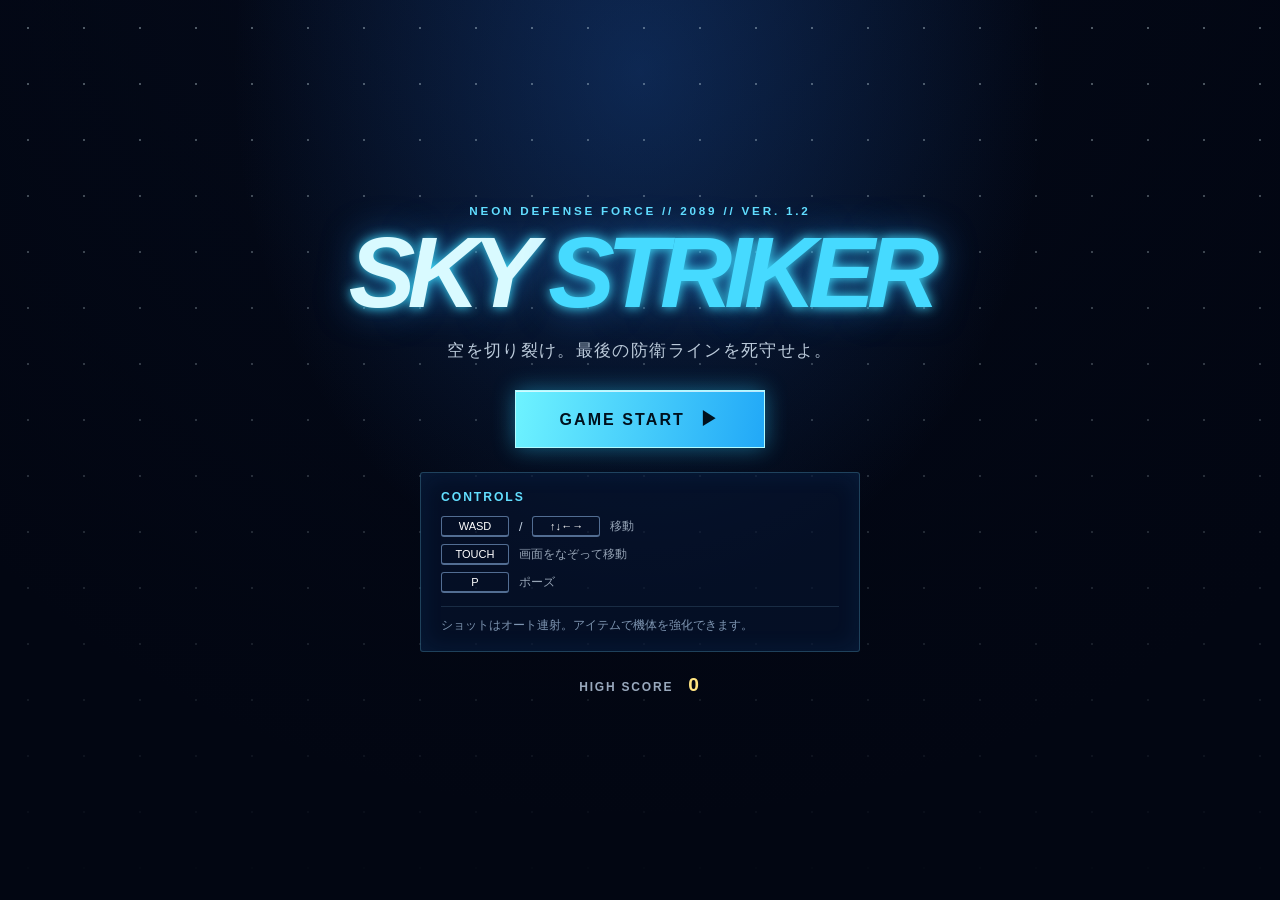
==== index.html @ b365388f "Add files via upload" ====
<!DOCTYPE html>
<html lang="ja">
<head>
  <meta charset="UTF-8">
  <meta name="viewport" content="width=device-width, initial-scale=1.0, viewport-fit=cover">
  <title>SKY STRIKER</title>
  <link rel="stylesheet" href="style.css">
</head>
<body>
  <main id="titleScreen" class="screen">
    <p class="eyebrow">NEON DEFENSE FORCE // 2089 // VER. 1.2</p>
    <h1>SKY <span>STRIKER</span></h1>
    <p class="subtitle">空を切り裂け。最後の防衛ラインを死守せよ。</p>
    <button id="startButton" class="primaryButton">GAME START <small>▶</small></button>
    <section class="help" aria-label="操作方法">
      <h2>CONTROLS</h2>
      <div class="controlGrid">
        <p><kbd>WASD</kbd> / <kbd>↑↓←→</kbd><span>移動</span></p>
        <p><kbd>TOUCH</kbd><span>画面をなぞって移動</span></p>
        <p><kbd>P</kbd><span>ポーズ</span></p>
      </div>
      <p class="autoFire">ショットはオート連射。アイテムで機体を強化できます。</p>
    </section>
    <p class="highscore">HIGH SCORE <strong id="highScoreValue">0</strong></p>
  </main>

  <div id="gameContainer" class="hidden">
    <canvas id="gameCanvas" aria-label="Sky Striker game screen"></canvas>
    <div id="hud">
      <div class="hudItem"><span class="hudLabel">SCORE</span><strong id="score">0</strong></div>
      <div class="hudItem"><span class="hudLabel">LIFE</span><strong id="life">3</strong></div>
      <div class="hudItem"><span class="hudLabel">STAGE</span><strong id="stage">1</strong></div>
    </div>
    <div id="combo" class="hidden"><span id="comboCount">0</span> COMBO</div>
    <button id="pauseButton" class="iconButton" aria-label="ポーズ">Ⅱ</button>
    <div id="warningOverlay" class="hidden" aria-live="assertive"><span>⚠</span> WARNING <span>⚠</span><small>HOSTILE DREADNOUGHT APPROACHING</small></div>
    <div id="leftStick" class="virtualStick" aria-label="移動スティック"><div class="stickKnob"></div></div>
    <div id="rightStick" class="virtualStick accent" aria-label="移動スティック"><div class="stickKnob"></div></div>
    <div id="bossHp" class="hidden">
      <div id="bossTitle">DREADNOUGHT // HP</div>
      <div id="bossGaugeOuter"><div id="bossGauge"></div></div>
    </div>
    <div id="pauseOverlay" class="hidden"><p>PAUSED</p><small>P キーまたはボタンで再開</small></div>
  </div>

  <section id="stageClear" class="screen hidden">
    <p class="eyebrow">SECTOR SECURED // VER. 1.2</p>
    <h1 id="stageClearTitle">STAGE CLEAR</h1>
    <p class="finalScore">SCORE <strong id="clearScore">0</strong></p>
    <button id="nextStageButton" class="primaryButton green">NEXT STAGE <small>▶</small></button>
    <button id="clearTitleButton" class="textButton">TITLE SCREEN</button>
  </section>

  <section id="gameOver" class="screen hidden">
    <p class="eyebrow danger">MISSION FAILED</p>
    <h1>GAME OVER</h1>
    <p class="finalScore">SCORE <strong id="finalScore">0</strong></p>
    <button id="retryButton" class="primaryButton">RETRY <small>↻</small></button>
    <button id="titleButton" class="textButton">TITLE SCREEN</button>
  </section>
  <script type="module" src="js/game.js"></script>
</body>
</html>
---- style.css ----
:root { color-scheme: dark; font-family: "Arial Narrow", Arial, sans-serif; background: #020612; color: #ecf8ff; }
* { box-sizing: border-box; margin: 0; }
html, body { width: 100%; height: 100%; overflow: hidden; touch-action: none; }
body { background: radial-gradient(circle at 50% -15%, #162d60 0%, #071126 36%, #020612 78%); }
.hidden { display: none !important; }
.screen { position: absolute; z-index: 2; inset: 0; display: flex; flex-direction: column; align-items: center; justify-content: center; padding: 28px 20px; text-align: center; overflow: auto; background: radial-gradient(ellipse at 50% 8%, rgba(32, 100, 196, .32), transparent 45%), linear-gradient(135deg, rgba(2, 6, 18, .72), rgba(2, 6, 18, .96)); }
.screen::before { content: ""; position: absolute; inset: 0; pointer-events: none; opacity: .35; background-image: radial-gradient(#e4f9ff 1px, transparent 1px); background-size: 56px 56px; mask-image: linear-gradient(to bottom, black, transparent); }
.screen > * { position: relative; }
.eyebrow { margin-bottom: 12px; color: #63dfff; font-size: .73rem; font-weight: 800; letter-spacing: .24em; }
.eyebrow.danger { color: #ff718a; }
h1 { color: #d9faff; font-size: clamp(3rem, 9vw, 6.25rem); font-style: italic; letter-spacing: -.08em; line-height: .86; text-shadow: 0 0 12px #3fe1ff, 0 0 36px rgba(43, 150, 255, .6); }
h1 span { color: #46daff; }
.subtitle { max-width: 420px; margin: 24px 0 28px; color: #bbcada; font-size: clamp(.9rem, 2.5vw, 1.05rem); letter-spacing: .08em; }
button { border: 0; font: inherit; cursor: pointer; }
.primaryButton { min-width: 250px; padding: 16px 25px; color: #00111e; background: linear-gradient(100deg, #6ef3ff, #21a8f7); border: 1px solid #b1fbff; box-shadow: 0 0 22px rgba(43, 205, 255, .45), inset 0 1px rgba(255,255,255,.7); font-size: 1rem; font-weight: 900; letter-spacing: .13em; transition: transform .16s, box-shadow .16s; }
.primaryButton small { margin-left: 9px; font-size: 1.1em; }.primaryButton:hover { transform: translateY(-3px); box-shadow: 0 0 32px rgba(43, 205, 255, .8); }.primaryButton:active { transform: translateY(1px); }.primaryButton.green { background: linear-gradient(100deg, #78ffc2, #16c987); }
.help { width: min(440px, 100%); margin-top: 24px; padding: 17px 20px; border: 1px solid rgba(113, 215, 255, .25); border-radius: 3px; background: rgba(7, 21, 47, .66); box-shadow: inset 0 0 24px rgba(49, 151, 255, .09); text-align: left; }
.help h2 { margin-bottom: 12px; color: #63dfff; font-size: .76rem; letter-spacing: .16em; }.controlGrid { display: grid; gap: 7px; }.controlGrid p { display: flex; align-items: center; gap: 10px; color: #c7d6e6; font-size: .78rem; }.controlGrid span { opacity: .75; } kbd { min-width: 68px; padding: 3px 5px; border: 1px solid #526d92; border-bottom-width: 2px; border-radius: 3px; color: #fff; font: inherit; font-size: .69rem; text-align: center; }.autoFire { margin-top: 13px; padding-top: 11px; border-top: 1px solid rgba(157, 215, 255, .14); color: #7e95b1; font-size: .74rem; }
.highscore { margin-top: 22px; color: #99a9bd; font-size: .75rem; font-weight: 800; letter-spacing: .15em; }.highscore strong { margin-left: 10px; color: #ffe481; font-size: 1.2rem; }
#gameContainer { position: absolute; inset: 0; display: grid; place-items: center; background: #020612; } canvas { display: block; width: min(100vw, 60vh); height: min(100vh, 166.6667vw); max-width: 480px; max-height: 800px; touch-action: none; box-shadow: 0 0 45px rgba(47, 169, 255, .22); }
#hud { position: absolute; z-index: 1; top: max(13px, env(safe-area-inset-top)); left: 50%; display: flex; gap: 9px; transform: translateX(-50%); pointer-events: none; }.hudItem { min-width: 86px; padding: 7px 11px; border: 1px solid rgba(119, 216, 255, .32); border-left: 3px solid #47dfff; background: rgba(3, 14, 34, .72); box-shadow: 0 0 18px rgba(33, 125, 219, .12); }.hudLabel { display: block; color: #80a8c6; font-size: .58rem; font-weight: bold; letter-spacing: .14em; }.hudItem strong { color: #effbff; font-size: 1.05rem; letter-spacing: .06em; }
#bossHp { position: absolute; z-index: 1; top: max(73px, calc(env(safe-area-inset-top) + 60px)); left: 50%; width: min(520px, 80vw); transform: translateX(-50%); pointer-events: none; }#bossTitle { margin-bottom: 5px; color: #ff8196; font-size: .66rem; font-weight: bold; letter-spacing: .2em; text-align: center; text-shadow: 0 0 10px #f23d60; }#bossGaugeOuter { height: 12px; padding: 2px; border: 1px solid #ff7890; background: rgba(61, 5, 17, .65); }#bossGauge { width: 100%; height: 100%; background: linear-gradient(90deg, #ff355a, #ffb33d); box-shadow: 0 0 12px #ff3a59; transition: width .12s linear; }
#combo { position: absolute; z-index: 1; right: 20px; bottom: 24px; color: #fff2a5; font-size: .7rem; font-weight: bold; letter-spacing: .15em; text-align: right; text-shadow: 0 0 10px #ff9b20; pointer-events: none; }#combo span { display: block; font-size: 2.1rem; line-height: .9; }.iconButton { position: absolute; z-index: 2; top: max(13px, env(safe-area-inset-top)); right: 15px; width: 39px; height: 39px; border: 1px solid rgba(119,216,255,.45); background: rgba(3,14,34,.72); color: #c7f6ff; font-weight: bold; }.iconButton:hover { background: #123763; }#pauseOverlay { position: absolute; z-index: 3; inset: 0; display: flex; flex-direction: column; align-items: center; justify-content: center; gap: 8px; color: #e4fbff; background: rgba(2, 7, 20, .72); backdrop-filter: blur(4px); }#pauseOverlay p { color: #63dfff; font-size: 3rem; font-weight: bold; font-style: italic; letter-spacing: .13em; text-shadow: 0 0 20px #27bdf2; }#pauseOverlay small { color: #9eb7cb; }
#warningOverlay { position: absolute; z-index: 4; inset: 0; display: flex; flex-wrap: wrap; align-content: center; justify-content: center; gap: 0 15px; padding-bottom: 8vh; color: #ff4968; background: repeating-linear-gradient(0deg, rgba(255, 46, 73, .08) 0 2px, transparent 2px 7px); font-size: clamp(2.5rem, 10vw, 5.5rem); font-weight: 900; font-style: italic; letter-spacing: .12em; text-shadow: 0 0 14px #ff304f, 0 0 44px #e61c43; pointer-events: none; animation: warningPulse .36s steps(2, end) infinite; }#warningOverlay small { width: 100%; margin-top: 11px; color: #ffe4e8; font-size: .67rem; font-style: normal; letter-spacing: .25em; text-align: center; }@keyframes warningPulse { 50% { opacity: .25; background-color: rgba(255, 34, 66, .12); } }
.virtualStick { display: none; position: absolute; z-index: 2; bottom: max(25px, env(safe-area-inset-bottom)); left: 24px; width: 118px; height: 118px; border: 2px solid rgba(158, 235, 255, .42); border-radius: 50%; background: rgba(5, 26, 54, .28); box-shadow: inset 0 0 22px rgba(54, 197, 255, .14); touch-action: none; }.virtualStick.accent { right: 24px; left: auto; border-color: rgba(255, 213, 99, .35); background: rgba(62, 37, 3, .2); }.stickKnob { position: absolute; top: 50%; left: 50%; width: 48px; height: 48px; border: 1px solid rgba(218, 252, 255, .8); border-radius: 50%; background: rgba(96, 219, 255, .22); box-shadow: 0 0 15px rgba(73, 220, 255, .35); transform: translate(-50%, -50%); pointer-events: none; }.accent .stickKnob { border-color: rgba(255, 227, 151, .8); background: rgba(255, 183, 40, .22); box-shadow: 0 0 15px rgba(255, 183, 40, .3); }
.finalScore { margin: 28px 0; color: #9db3c6; font-size: .95rem; font-weight: bold; letter-spacing: .16em; }.finalScore strong { display: block; margin-top: 8px; color: #ffe481; font-size: 2.4rem; letter-spacing: .04em; }.textButton { margin-top: 10px; padding: 10px; color: #9db3c6; background: transparent; font-size: .75rem; font-weight: bold; letter-spacing: .12em; }.textButton:hover { color: #fff; text-decoration: underline; }
#stageClear h1 { color: #8affc5; text-shadow: 0 0 14px #2dff98, 0 0 38px rgba(22, 201, 135, .5); }#gameOver h1 { color: #ff718a; text-shadow: 0 0 14px #ff3f60, 0 0 38px rgba(225, 30, 71, .5); }
@media (max-width: 600px) { .screen { justify-content: flex-start; padding-top: max(48px, env(safe-area-inset-top)); }.help { margin-top: 18px; }.hudItem { min-width: 70px; padding: 6px 8px; }.hudItem strong { font-size: .9rem; } #hud { gap: 5px; width: calc(100% - 75px); justify-content: center; } #combo { right: 12px; bottom: 14px; } }
@media (hover: none) and (pointer: coarse) { .virtualStick { display: block; } }
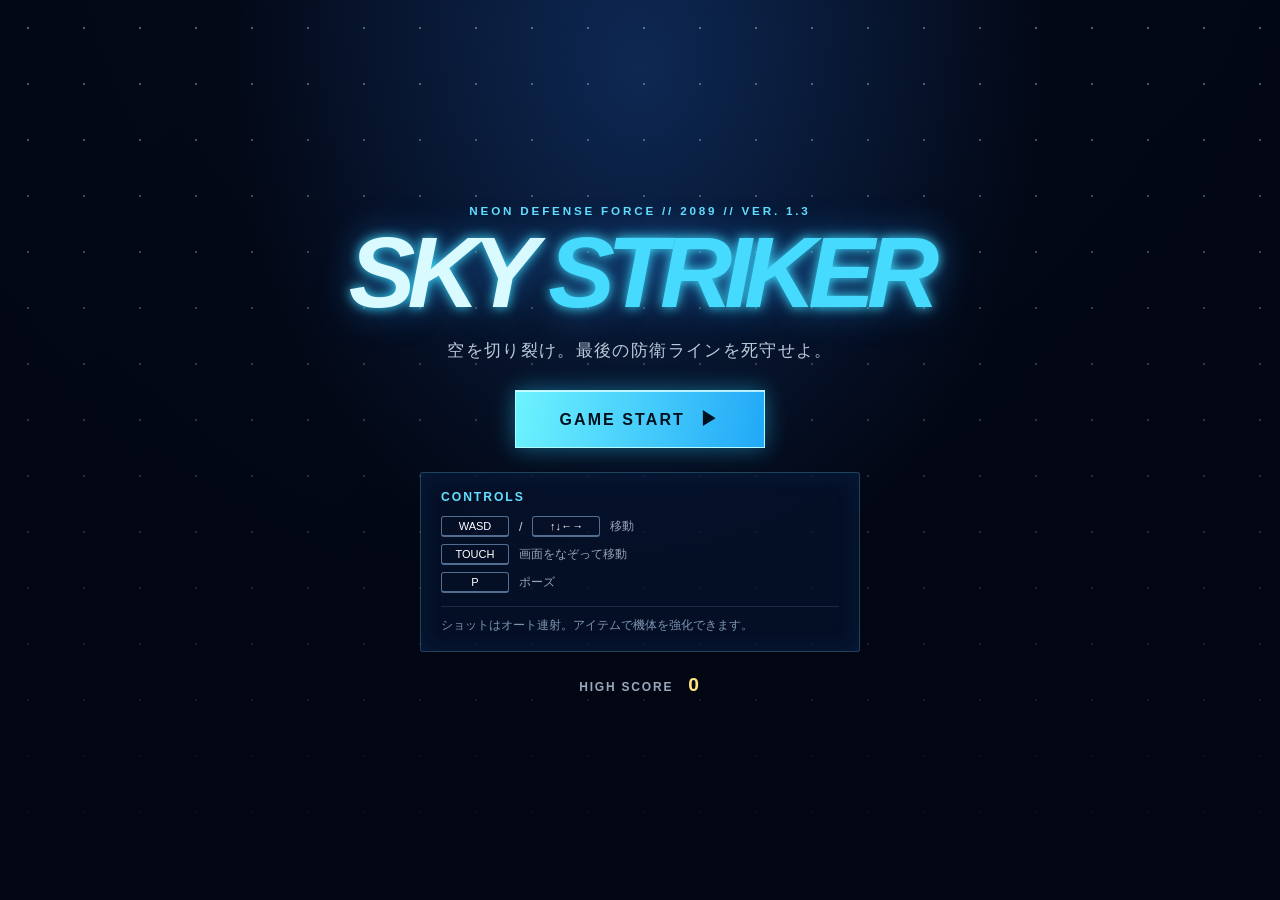
==== commit fdb631ba: "Add files via upload" ====
--- a/index.html
+++ b/index.html
@@ -8,7 +8,7 @@
 </head>
 <body>
   <main id="titleScreen" class="screen">
-    <p class="eyebrow">NEON DEFENSE FORCE // 2089 // VER. 1.2</p>
+    <p class="eyebrow">NEON DEFENSE FORCE // 2089 // VER. 1.3</p>
     <h1>SKY <span>STRIKER</span></h1>
     <p class="subtitle">空を切り裂け。最後の防衛ラインを死守せよ。</p>
     <button id="startButton" class="primaryButton">GAME START <small>▶</small></button>
@@ -44,7 +44,7 @@
   </div>
 
   <section id="stageClear" class="screen hidden">
-    <p class="eyebrow">SECTOR SECURED // VER. 1.2</p>
+    <p class="eyebrow">SECTOR SECURED // VER. 1.3</p>
     <h1 id="stageClearTitle">STAGE CLEAR</h1>
     <p class="finalScore">SCORE <strong id="clearScore">0</strong></p>
     <button id="nextStageButton" class="primaryButton green">NEXT STAGE <small>▶</small></button>
--- a/style.css
+++ b/style.css
@@ -25,5 +25,6 @@
 .virtualStick { display: none; position: absolute; z-index: 2; bottom: max(25px, env(safe-area-inset-bottom)); left: 24px; width: 118px; height: 118px; border: 2px solid rgba(158, 235, 255, .42); border-radius: 50%; background: rgba(5, 26, 54, .28); box-shadow: inset 0 0 22px rgba(54, 197, 255, .14); touch-action: none; }.virtualStick.accent { right: 24px; left: auto; border-color: rgba(255, 213, 99, .35); background: rgba(62, 37, 3, .2); }.stickKnob { position: absolute; top: 50%; left: 50%; width: 48px; height: 48px; border: 1px solid rgba(218, 252, 255, .8); border-radius: 50%; background: rgba(96, 219, 255, .22); box-shadow: 0 0 15px rgba(73, 220, 255, .35); transform: translate(-50%, -50%); pointer-events: none; }.accent .stickKnob { border-color: rgba(255, 227, 151, .8); background: rgba(255, 183, 40, .22); box-shadow: 0 0 15px rgba(255, 183, 40, .3); }
 .finalScore { margin: 28px 0; color: #9db3c6; font-size: .95rem; font-weight: bold; letter-spacing: .16em; }.finalScore strong { display: block; margin-top: 8px; color: #ffe481; font-size: 2.4rem; letter-spacing: .04em; }.textButton { margin-top: 10px; padding: 10px; color: #9db3c6; background: transparent; font-size: .75rem; font-weight: bold; letter-spacing: .12em; }.textButton:hover { color: #fff; text-decoration: underline; }
 #stageClear h1 { color: #8affc5; text-shadow: 0 0 14px #2dff98, 0 0 38px rgba(22, 201, 135, .5); }#gameOver h1 { color: #ff718a; text-shadow: 0 0 14px #ff3f60, 0 0 38px rgba(225, 30, 71, .5); }
+#stageClear.gameClear { background: radial-gradient(circle at 50% 12%, rgba(255, 210, 80, .34), transparent 36%), radial-gradient(circle at 50% 65%, rgba(33, 215, 156, .2), transparent 48%), #061226; }#stageClear.gameClear::before { opacity: .6; background-image: radial-gradient(#fff4b3 1.3px, transparent 1.3px); }#stageClear.gameClear h1 { color: #fff2a5; font-size: clamp(3.25rem, 11vw, 7rem); text-shadow: 0 0 12px #ffd142, 0 0 42px rgba(255, 179, 30, .76); }#stageClear.gameClear .finalScore { padding: 16px 34px; border-block: 1px solid rgba(255, 220, 120, .46); color: #f4dea2; }#stageClear.gameClear .finalScore strong { color: #fff8d5; }
 @media (max-width: 600px) { .screen { justify-content: flex-start; padding-top: max(48px, env(safe-area-inset-top)); }.help { margin-top: 18px; }.hudItem { min-width: 70px; padding: 6px 8px; }.hudItem strong { font-size: .9rem; } #hud { gap: 5px; width: calc(100% - 75px); justify-content: center; } #combo { right: 12px; bottom: 14px; } }
 @media (hover: none) and (pointer: coarse) { .virtualStick { display: block; } }
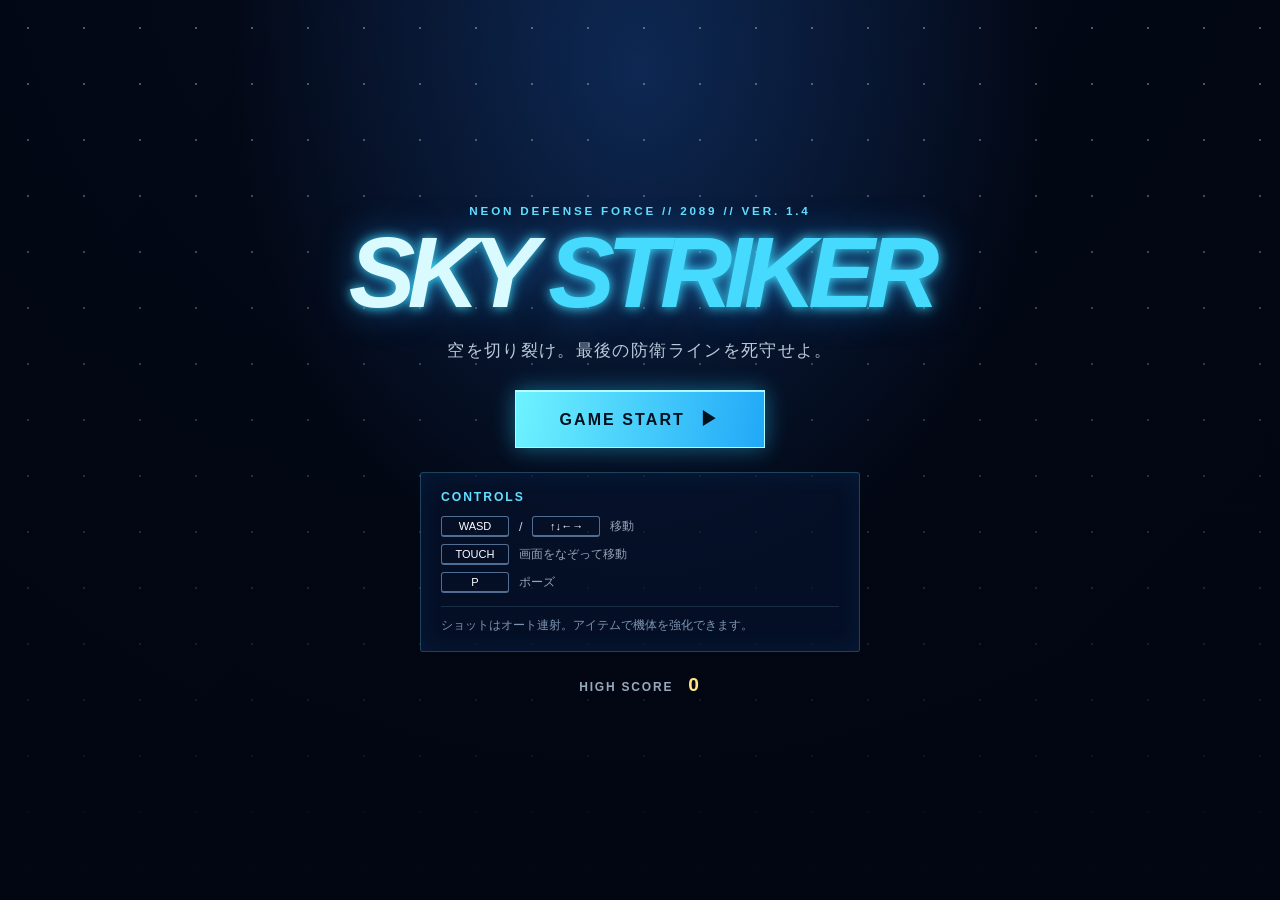
==== commit 54211c04: "Add files via upload" ====
--- a/index.html
+++ b/index.html
@@ -8,7 +8,7 @@
 </head>
 <body>
   <main id="titleScreen" class="screen">
-    <p class="eyebrow">NEON DEFENSE FORCE // 2089 // VER. 1.3</p>
+    <p class="eyebrow">NEON DEFENSE FORCE // 2089 // VER. 1.4</p>
     <h1>SKY <span>STRIKER</span></h1>
     <p class="subtitle">空を切り裂け。最後の防衛ラインを死守せよ。</p>
     <button id="startButton" class="primaryButton">GAME START <small>▶</small></button>
@@ -32,6 +32,7 @@
       <div class="hudItem"><span class="hudLabel">STAGE</span><strong id="stage">1</strong></div>
     </div>
     <div id="combo" class="hidden"><span id="comboCount">0</span> COMBO</div>
+    <div id="statusEffects" class="hidden"><span id="itemTimer"></span><span id="powerTimer"></span><span id="shieldTimer"></span></div>
     <button id="pauseButton" class="iconButton" aria-label="ポーズ">Ⅱ</button>
     <div id="warningOverlay" class="hidden" aria-live="assertive"><span>⚠</span> WARNING <span>⚠</span><small>HOSTILE DREADNOUGHT APPROACHING</small></div>
     <div id="leftStick" class="virtualStick" aria-label="移動スティック"><div class="stickKnob"></div></div>
@@ -44,9 +45,10 @@
   </div>
 
   <section id="stageClear" class="screen hidden">
-    <p class="eyebrow">SECTOR SECURED // VER. 1.3</p>
+    <p class="eyebrow">SECTOR SECURED // VER. 1.4</p>
     <h1 id="stageClearTitle">STAGE CLEAR</h1>
     <p class="finalScore">SCORE <strong id="clearScore">0</strong></p>
+    <div id="clearResults" class="resultStats"></div>
     <button id="nextStageButton" class="primaryButton green">NEXT STAGE <small>▶</small></button>
     <button id="clearTitleButton" class="textButton">TITLE SCREEN</button>
   </section>
@@ -55,6 +57,7 @@
     <p class="eyebrow danger">MISSION FAILED</p>
     <h1>GAME OVER</h1>
     <p class="finalScore">SCORE <strong id="finalScore">0</strong></p>
+    <div id="gameOverResults" class="resultStats"></div>
     <button id="retryButton" class="primaryButton">RETRY <small>↻</small></button>
     <button id="titleButton" class="textButton">TITLE SCREEN</button>
   </section>
--- a/style.css
+++ b/style.css
@@ -21,9 +21,11 @@
 #hud { position: absolute; z-index: 1; top: max(13px, env(safe-area-inset-top)); left: 50%; display: flex; gap: 9px; transform: translateX(-50%); pointer-events: none; }.hudItem { min-width: 86px; padding: 7px 11px; border: 1px solid rgba(119, 216, 255, .32); border-left: 3px solid #47dfff; background: rgba(3, 14, 34, .72); box-shadow: 0 0 18px rgba(33, 125, 219, .12); }.hudLabel { display: block; color: #80a8c6; font-size: .58rem; font-weight: bold; letter-spacing: .14em; }.hudItem strong { color: #effbff; font-size: 1.05rem; letter-spacing: .06em; }
 #bossHp { position: absolute; z-index: 1; top: max(73px, calc(env(safe-area-inset-top) + 60px)); left: 50%; width: min(520px, 80vw); transform: translateX(-50%); pointer-events: none; }#bossTitle { margin-bottom: 5px; color: #ff8196; font-size: .66rem; font-weight: bold; letter-spacing: .2em; text-align: center; text-shadow: 0 0 10px #f23d60; }#bossGaugeOuter { height: 12px; padding: 2px; border: 1px solid #ff7890; background: rgba(61, 5, 17, .65); }#bossGauge { width: 100%; height: 100%; background: linear-gradient(90deg, #ff355a, #ffb33d); box-shadow: 0 0 12px #ff3a59; transition: width .12s linear; }
 #combo { position: absolute; z-index: 1; right: 20px; bottom: 24px; color: #fff2a5; font-size: .7rem; font-weight: bold; letter-spacing: .15em; text-align: right; text-shadow: 0 0 10px #ff9b20; pointer-events: none; }#combo span { display: block; font-size: 2.1rem; line-height: .9; }.iconButton { position: absolute; z-index: 2; top: max(13px, env(safe-area-inset-top)); right: 15px; width: 39px; height: 39px; border: 1px solid rgba(119,216,255,.45); background: rgba(3,14,34,.72); color: #c7f6ff; font-weight: bold; }.iconButton:hover { background: #123763; }#pauseOverlay { position: absolute; z-index: 3; inset: 0; display: flex; flex-direction: column; align-items: center; justify-content: center; gap: 8px; color: #e4fbff; background: rgba(2, 7, 20, .72); backdrop-filter: blur(4px); }#pauseOverlay p { color: #63dfff; font-size: 3rem; font-weight: bold; font-style: italic; letter-spacing: .13em; text-shadow: 0 0 20px #27bdf2; }#pauseOverlay small { color: #9eb7cb; }
+#statusEffects { position: absolute; z-index: 2; left: 15px; bottom: 18px; display: grid; gap: 5px; color: #c7f5ff; font-size: .66rem; font-weight: bold; letter-spacing: .12em; pointer-events: none; }#statusEffects span { padding: 5px 8px; border-left: 2px solid #52eaff; background: rgba(3, 14, 34, .72); }#statusEffects #powerTimer { border-color: #ffce52; color: #ffe5a1; }#statusEffects #shieldTimer { border-color: #62f5ff; color: #aefaff; }
 #warningOverlay { position: absolute; z-index: 4; inset: 0; display: flex; flex-wrap: wrap; align-content: center; justify-content: center; gap: 0 15px; padding-bottom: 8vh; color: #ff4968; background: repeating-linear-gradient(0deg, rgba(255, 46, 73, .08) 0 2px, transparent 2px 7px); font-size: clamp(2.5rem, 10vw, 5.5rem); font-weight: 900; font-style: italic; letter-spacing: .12em; text-shadow: 0 0 14px #ff304f, 0 0 44px #e61c43; pointer-events: none; animation: warningPulse .36s steps(2, end) infinite; }#warningOverlay small { width: 100%; margin-top: 11px; color: #ffe4e8; font-size: .67rem; font-style: normal; letter-spacing: .25em; text-align: center; }@keyframes warningPulse { 50% { opacity: .25; background-color: rgba(255, 34, 66, .12); } }
 .virtualStick { display: none; position: absolute; z-index: 2; bottom: max(25px, env(safe-area-inset-bottom)); left: 24px; width: 118px; height: 118px; border: 2px solid rgba(158, 235, 255, .42); border-radius: 50%; background: rgba(5, 26, 54, .28); box-shadow: inset 0 0 22px rgba(54, 197, 255, .14); touch-action: none; }.virtualStick.accent { right: 24px; left: auto; border-color: rgba(255, 213, 99, .35); background: rgba(62, 37, 3, .2); }.stickKnob { position: absolute; top: 50%; left: 50%; width: 48px; height: 48px; border: 1px solid rgba(218, 252, 255, .8); border-radius: 50%; background: rgba(96, 219, 255, .22); box-shadow: 0 0 15px rgba(73, 220, 255, .35); transform: translate(-50%, -50%); pointer-events: none; }.accent .stickKnob { border-color: rgba(255, 227, 151, .8); background: rgba(255, 183, 40, .22); box-shadow: 0 0 15px rgba(255, 183, 40, .3); }
 .finalScore { margin: 28px 0; color: #9db3c6; font-size: .95rem; font-weight: bold; letter-spacing: .16em; }.finalScore strong { display: block; margin-top: 8px; color: #ffe481; font-size: 2.4rem; letter-spacing: .04em; }.textButton { margin-top: 10px; padding: 10px; color: #9db3c6; background: transparent; font-size: .75rem; font-weight: bold; letter-spacing: .12em; }.textButton:hover { color: #fff; text-decoration: underline; }
+.resultStats { display: grid; grid-template-columns: repeat(2, minmax(115px, 1fr)); gap: 1px; width: min(330px, 90vw); margin: -8px 0 20px; border: 1px solid rgba(126, 205, 255, .28); background: rgba(126, 205, 255, .28); }.resultStats span { padding: 11px; background: rgba(6, 19, 43, .85); color: #8faec7; font-size: .65rem; font-weight: bold; letter-spacing: .12em; }.resultStats strong { display: block; margin-top: 5px; color: #f0fbff; font-size: 1.05rem; }
 #stageClear h1 { color: #8affc5; text-shadow: 0 0 14px #2dff98, 0 0 38px rgba(22, 201, 135, .5); }#gameOver h1 { color: #ff718a; text-shadow: 0 0 14px #ff3f60, 0 0 38px rgba(225, 30, 71, .5); }
 #stageClear.gameClear { background: radial-gradient(circle at 50% 12%, rgba(255, 210, 80, .34), transparent 36%), radial-gradient(circle at 50% 65%, rgba(33, 215, 156, .2), transparent 48%), #061226; }#stageClear.gameClear::before { opacity: .6; background-image: radial-gradient(#fff4b3 1.3px, transparent 1.3px); }#stageClear.gameClear h1 { color: #fff2a5; font-size: clamp(3.25rem, 11vw, 7rem); text-shadow: 0 0 12px #ffd142, 0 0 42px rgba(255, 179, 30, .76); }#stageClear.gameClear .finalScore { padding: 16px 34px; border-block: 1px solid rgba(255, 220, 120, .46); color: #f4dea2; }#stageClear.gameClear .finalScore strong { color: #fff8d5; }
 @media (max-width: 600px) { .screen { justify-content: flex-start; padding-top: max(48px, env(safe-area-inset-top)); }.help { margin-top: 18px; }.hudItem { min-width: 70px; padding: 6px 8px; }.hudItem strong { font-size: .9rem; } #hud { gap: 5px; width: calc(100% - 75px); justify-content: center; } #combo { right: 12px; bottom: 14px; } }
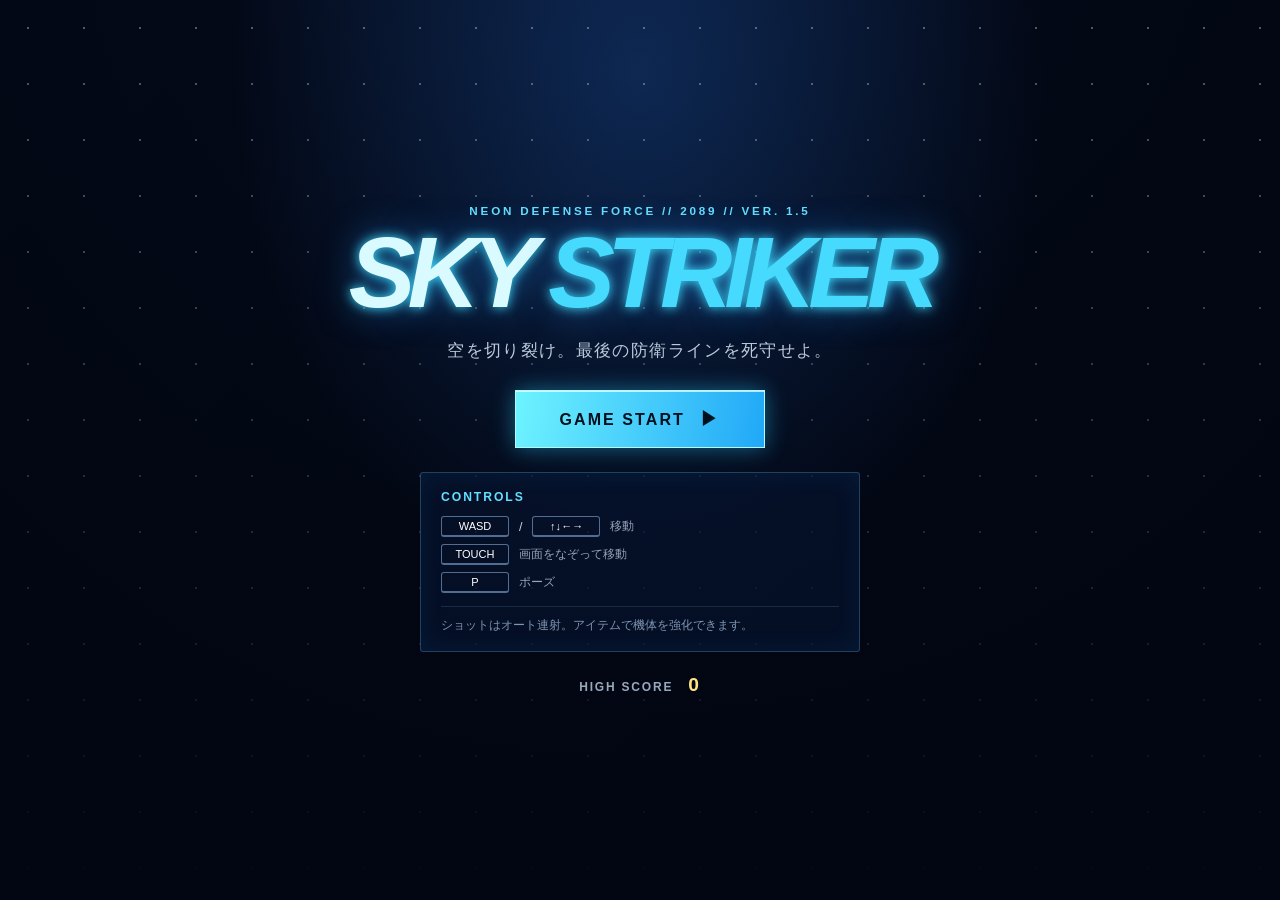
==== commit 732ca0cf: "Add files via upload" ====
--- a/index.html
+++ b/index.html
@@ -8,7 +8,7 @@
 </head>
 <body>
   <main id="titleScreen" class="screen">
-    <p class="eyebrow">NEON DEFENSE FORCE // 2089 // VER. 1.4</p>
+    <p class="eyebrow">NEON DEFENSE FORCE // 2089 // VER. 1.5</p>
     <h1>SKY <span>STRIKER</span></h1>
     <p class="subtitle">空を切り裂け。最後の防衛ラインを死守せよ。</p>
     <button id="startButton" class="primaryButton">GAME START <small>▶</small></button>
@@ -41,11 +41,11 @@
       <div id="bossTitle">DREADNOUGHT // HP</div>
       <div id="bossGaugeOuter"><div id="bossGauge"></div></div>
     </div>
-    <div id="pauseOverlay" class="hidden"><p>PAUSED</p><small>P キーまたはボタンで再開</small></div>
+    <div id="pauseOverlay" class="hidden"><p>PAUSED</p><small>P キーまたはボタンで再開</small><button id="resumeButton" class="primaryButton">RESUME <small>▶</small></button></div>
   </div>
 
   <section id="stageClear" class="screen hidden">
-    <p class="eyebrow">SECTOR SECURED // VER. 1.4</p>
+    <p class="eyebrow">SECTOR SECURED // VER. 1.5</p>
     <h1 id="stageClearTitle">STAGE CLEAR</h1>
     <p class="finalScore">SCORE <strong id="clearScore">0</strong></p>
     <div id="clearResults" class="resultStats"></div>
--- a/style.css
+++ b/style.css
@@ -21,7 +21,7 @@
 #hud { position: absolute; z-index: 1; top: max(13px, env(safe-area-inset-top)); left: 50%; display: flex; gap: 9px; transform: translateX(-50%); pointer-events: none; }.hudItem { min-width: 86px; padding: 7px 11px; border: 1px solid rgba(119, 216, 255, .32); border-left: 3px solid #47dfff; background: rgba(3, 14, 34, .72); box-shadow: 0 0 18px rgba(33, 125, 219, .12); }.hudLabel { display: block; color: #80a8c6; font-size: .58rem; font-weight: bold; letter-spacing: .14em; }.hudItem strong { color: #effbff; font-size: 1.05rem; letter-spacing: .06em; }
 #bossHp { position: absolute; z-index: 1; top: max(73px, calc(env(safe-area-inset-top) + 60px)); left: 50%; width: min(520px, 80vw); transform: translateX(-50%); pointer-events: none; }#bossTitle { margin-bottom: 5px; color: #ff8196; font-size: .66rem; font-weight: bold; letter-spacing: .2em; text-align: center; text-shadow: 0 0 10px #f23d60; }#bossGaugeOuter { height: 12px; padding: 2px; border: 1px solid #ff7890; background: rgba(61, 5, 17, .65); }#bossGauge { width: 100%; height: 100%; background: linear-gradient(90deg, #ff355a, #ffb33d); box-shadow: 0 0 12px #ff3a59; transition: width .12s linear; }
 #combo { position: absolute; z-index: 1; right: 20px; bottom: 24px; color: #fff2a5; font-size: .7rem; font-weight: bold; letter-spacing: .15em; text-align: right; text-shadow: 0 0 10px #ff9b20; pointer-events: none; }#combo span { display: block; font-size: 2.1rem; line-height: .9; }.iconButton { position: absolute; z-index: 2; top: max(13px, env(safe-area-inset-top)); right: 15px; width: 39px; height: 39px; border: 1px solid rgba(119,216,255,.45); background: rgba(3,14,34,.72); color: #c7f6ff; font-weight: bold; }.iconButton:hover { background: #123763; }#pauseOverlay { position: absolute; z-index: 3; inset: 0; display: flex; flex-direction: column; align-items: center; justify-content: center; gap: 8px; color: #e4fbff; background: rgba(2, 7, 20, .72); backdrop-filter: blur(4px); }#pauseOverlay p { color: #63dfff; font-size: 3rem; font-weight: bold; font-style: italic; letter-spacing: .13em; text-shadow: 0 0 20px #27bdf2; }#pauseOverlay small { color: #9eb7cb; }
-#statusEffects { position: absolute; z-index: 2; left: 15px; bottom: 18px; display: grid; gap: 5px; color: #c7f5ff; font-size: .66rem; font-weight: bold; letter-spacing: .12em; pointer-events: none; }#statusEffects span { padding: 5px 8px; border-left: 2px solid #52eaff; background: rgba(3, 14, 34, .72); }#statusEffects #powerTimer { border-color: #ffce52; color: #ffe5a1; }#statusEffects #shieldTimer { border-color: #62f5ff; color: #aefaff; }
+#statusEffects { position: absolute; z-index: 2; top: max(74px, calc(env(safe-area-inset-top) + 61px)); left: 15px; display: grid; gap: 5px; color: #c7f5ff; font-size: .66rem; font-weight: bold; letter-spacing: .12em; pointer-events: none; }#statusEffects span { padding: 5px 8px; border-left: 2px solid #52eaff; background: rgba(3, 14, 34, .72); }#statusEffects #powerTimer { border-color: #ffce52; color: #ffe5a1; }#statusEffects #shieldTimer { border-color: #62f5ff; color: #aefaff; }
 #warningOverlay { position: absolute; z-index: 4; inset: 0; display: flex; flex-wrap: wrap; align-content: center; justify-content: center; gap: 0 15px; padding-bottom: 8vh; color: #ff4968; background: repeating-linear-gradient(0deg, rgba(255, 46, 73, .08) 0 2px, transparent 2px 7px); font-size: clamp(2.5rem, 10vw, 5.5rem); font-weight: 900; font-style: italic; letter-spacing: .12em; text-shadow: 0 0 14px #ff304f, 0 0 44px #e61c43; pointer-events: none; animation: warningPulse .36s steps(2, end) infinite; }#warningOverlay small { width: 100%; margin-top: 11px; color: #ffe4e8; font-size: .67rem; font-style: normal; letter-spacing: .25em; text-align: center; }@keyframes warningPulse { 50% { opacity: .25; background-color: rgba(255, 34, 66, .12); } }
 .virtualStick { display: none; position: absolute; z-index: 2; bottom: max(25px, env(safe-area-inset-bottom)); left: 24px; width: 118px; height: 118px; border: 2px solid rgba(158, 235, 255, .42); border-radius: 50%; background: rgba(5, 26, 54, .28); box-shadow: inset 0 0 22px rgba(54, 197, 255, .14); touch-action: none; }.virtualStick.accent { right: 24px; left: auto; border-color: rgba(255, 213, 99, .35); background: rgba(62, 37, 3, .2); }.stickKnob { position: absolute; top: 50%; left: 50%; width: 48px; height: 48px; border: 1px solid rgba(218, 252, 255, .8); border-radius: 50%; background: rgba(96, 219, 255, .22); box-shadow: 0 0 15px rgba(73, 220, 255, .35); transform: translate(-50%, -50%); pointer-events: none; }.accent .stickKnob { border-color: rgba(255, 227, 151, .8); background: rgba(255, 183, 40, .22); box-shadow: 0 0 15px rgba(255, 183, 40, .3); }
 .finalScore { margin: 28px 0; color: #9db3c6; font-size: .95rem; font-weight: bold; letter-spacing: .16em; }.finalScore strong { display: block; margin-top: 8px; color: #ffe481; font-size: 2.4rem; letter-spacing: .04em; }.textButton { margin-top: 10px; padding: 10px; color: #9db3c6; background: transparent; font-size: .75rem; font-weight: bold; letter-spacing: .12em; }.textButton:hover { color: #fff; text-decoration: underline; }
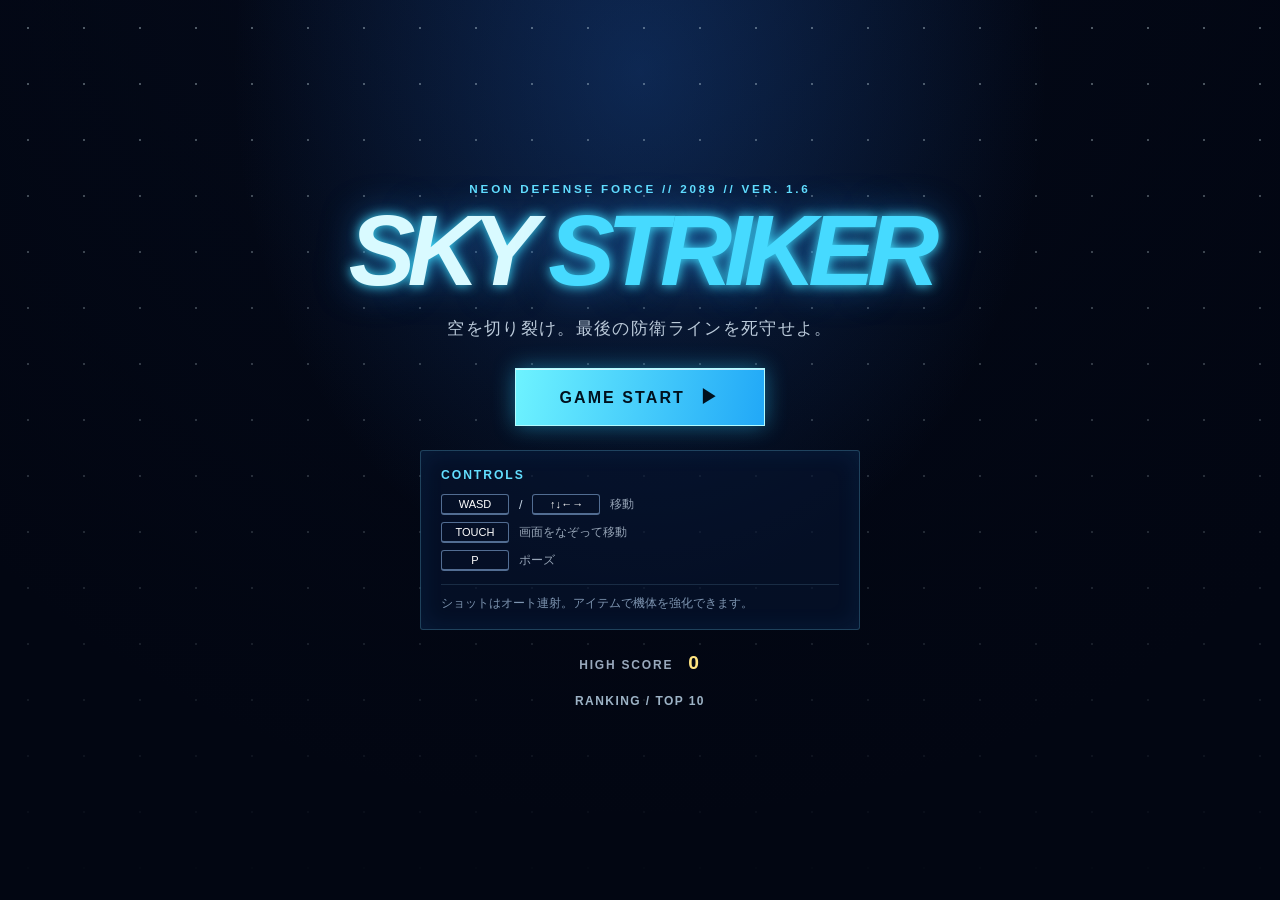
==== commit 05d13f7c: "Add files via upload" ====
--- a/index.html
+++ b/index.html
@@ -8,7 +8,7 @@
 </head>
 <body>
   <main id="titleScreen" class="screen">
-    <p class="eyebrow">NEON DEFENSE FORCE // 2089 // VER. 1.5</p>
+    <p class="eyebrow">NEON DEFENSE FORCE // 2089 // VER. 1.6</p>
     <h1>SKY <span>STRIKER</span></h1>
     <p class="subtitle">空を切り裂け。最後の防衛ラインを死守せよ。</p>
     <button id="startButton" class="primaryButton">GAME START <small>▶</small></button>
@@ -22,6 +22,7 @@
       <p class="autoFire">ショットはオート連射。アイテムで機体を強化できます。</p>
     </section>
     <p class="highscore">HIGH SCORE <strong id="highScoreValue">0</strong></p>
+    <button id="rankingButton" class="textButton">RANKING / TOP 10</button>
   </main>
 
   <div id="gameContainer" class="hidden">
@@ -32,6 +33,7 @@
       <div class="hudItem"><span class="hudLabel">STAGE</span><strong id="stage">1</strong></div>
     </div>
     <div id="combo" class="hidden"><span id="comboCount">0</span> COMBO</div>
+    <div id="stageBanner" class="hidden"><strong id="stageBannerNumber"></strong><span id="stageBannerName"></span></div>
     <div id="statusEffects" class="hidden"><span id="itemTimer"></span><span id="powerTimer"></span><span id="shieldTimer"></span></div>
     <button id="pauseButton" class="iconButton" aria-label="ポーズ">Ⅱ</button>
     <div id="warningOverlay" class="hidden" aria-live="assertive"><span>⚠</span> WARNING <span>⚠</span><small>HOSTILE DREADNOUGHT APPROACHING</small></div>
@@ -45,13 +47,14 @@
   </div>
 
   <section id="stageClear" class="screen hidden">
-    <p class="eyebrow">SECTOR SECURED // VER. 1.5</p>
+    <p class="eyebrow">SECTOR SECURED // VER. 1.6</p>
     <h1 id="stageClearTitle">STAGE CLEAR</h1>
     <p class="finalScore">SCORE <strong id="clearScore">0</strong></p>
     <div id="clearResults" class="resultStats"></div>
     <button id="nextStageButton" class="primaryButton green">NEXT STAGE <small>▶</small></button>
     <button id="clearTitleButton" class="textButton">TITLE SCREEN</button>
   </section>
+  <section id="rankingScreen" class="screen hidden"><p class="eyebrow">PILOT RECORDS</p><h1>RANKING</h1><div id="rankingList" class="rankingList"></div><button id="rankingBackButton" class="textButton">BACK</button></section>
 
   <section id="gameOver" class="screen hidden">
     <p class="eyebrow danger">MISSION FAILED</p>
--- a/style.css
+++ b/style.css
@@ -20,7 +20,9 @@
 #gameContainer { position: absolute; inset: 0; display: grid; place-items: center; background: #020612; } canvas { display: block; width: min(100vw, 60vh); height: min(100vh, 166.6667vw); max-width: 480px; max-height: 800px; touch-action: none; box-shadow: 0 0 45px rgba(47, 169, 255, .22); }
 #hud { position: absolute; z-index: 1; top: max(13px, env(safe-area-inset-top)); left: 50%; display: flex; gap: 9px; transform: translateX(-50%); pointer-events: none; }.hudItem { min-width: 86px; padding: 7px 11px; border: 1px solid rgba(119, 216, 255, .32); border-left: 3px solid #47dfff; background: rgba(3, 14, 34, .72); box-shadow: 0 0 18px rgba(33, 125, 219, .12); }.hudLabel { display: block; color: #80a8c6; font-size: .58rem; font-weight: bold; letter-spacing: .14em; }.hudItem strong { color: #effbff; font-size: 1.05rem; letter-spacing: .06em; }
 #bossHp { position: absolute; z-index: 1; top: max(73px, calc(env(safe-area-inset-top) + 60px)); left: 50%; width: min(520px, 80vw); transform: translateX(-50%); pointer-events: none; }#bossTitle { margin-bottom: 5px; color: #ff8196; font-size: .66rem; font-weight: bold; letter-spacing: .2em; text-align: center; text-shadow: 0 0 10px #f23d60; }#bossGaugeOuter { height: 12px; padding: 2px; border: 1px solid #ff7890; background: rgba(61, 5, 17, .65); }#bossGauge { width: 100%; height: 100%; background: linear-gradient(90deg, #ff355a, #ffb33d); box-shadow: 0 0 12px #ff3a59; transition: width .12s linear; }
-#combo { position: absolute; z-index: 1; right: 20px; bottom: 24px; color: #fff2a5; font-size: .7rem; font-weight: bold; letter-spacing: .15em; text-align: right; text-shadow: 0 0 10px #ff9b20; pointer-events: none; }#combo span { display: block; font-size: 2.1rem; line-height: .9; }.iconButton { position: absolute; z-index: 2; top: max(13px, env(safe-area-inset-top)); right: 15px; width: 39px; height: 39px; border: 1px solid rgba(119,216,255,.45); background: rgba(3,14,34,.72); color: #c7f6ff; font-weight: bold; }.iconButton:hover { background: #123763; }#pauseOverlay { position: absolute; z-index: 3; inset: 0; display: flex; flex-direction: column; align-items: center; justify-content: center; gap: 8px; color: #e4fbff; background: rgba(2, 7, 20, .72); backdrop-filter: blur(4px); }#pauseOverlay p { color: #63dfff; font-size: 3rem; font-weight: bold; font-style: italic; letter-spacing: .13em; text-shadow: 0 0 20px #27bdf2; }#pauseOverlay small { color: #9eb7cb; }
+#combo { position: absolute; z-index: 1; right: 20px; top: max(76px, calc(env(safe-area-inset-top) + 63px)); color: #fff2a5; font-size: .7rem; font-weight: bold; letter-spacing: .15em; text-align: right; text-shadow: 0 0 10px #ff9b20; pointer-events: none; }#combo span { display: block; font-size: 2.1rem; line-height: .9; }.iconButton { position: absolute; z-index: 2; top: max(13px, env(safe-area-inset-top)); right: 15px; width: 39px; height: 39px; border: 1px solid rgba(119,216,255,.45); background: rgba(3,14,34,.72); color: #c7f6ff; font-weight: bold; }.iconButton:hover { background: #123763; }#pauseOverlay { position: absolute; z-index: 3; inset: 0; display: flex; flex-direction: column; align-items: center; justify-content: center; gap: 8px; color: #e4fbff; background: rgba(2, 7, 20, .72); backdrop-filter: blur(4px); }#pauseOverlay p { color: #63dfff; font-size: 3rem; font-weight: bold; font-style: italic; letter-spacing: .13em; text-shadow: 0 0 20px #27bdf2; }#pauseOverlay small { color: #9eb7cb; }
+#stageBanner { position: absolute; z-index: 3; top: 34%; left: 50%; display: grid; gap: 5px; width: 100%; color: #e9fbff; text-align: center; text-shadow: 0 0 18px #3bdcff; transform: translateX(-50%); pointer-events: none; animation: stageBanner 1.9s ease-out forwards; }#stageBanner strong { font-size: clamp(2rem, 7vw, 4.5rem); font-style: italic; letter-spacing: .15em; }#stageBanner span { color: #77dfff; font-size: .75rem; font-weight: bold; letter-spacing: .35em; }@keyframes stageBanner { 0% { opacity: 0; transform: translate(-50%, 18px); } 16%,76% { opacity: 1; transform: translate(-50%, 0); } 100% { opacity: 0; transform: translate(-50%, -12px); } }
+.rankingList { width: min(470px, 94vw); margin: 24px 0; border: 1px solid rgba(113,215,255,.3); background: rgba(4,18,41,.72); }.rankingRow { display: grid; grid-template-columns: 36px 1fr 54px 72px; gap: 8px; padding: 10px; border-bottom: 1px solid rgba(113,215,255,.13); color: #b9ccdc; font-size: .72rem; text-align: left; }.rankingRow strong { color: #ffe481; }.rankingEmpty { padding: 22px; color: #8fa6bd; }
 #statusEffects { position: absolute; z-index: 2; top: max(74px, calc(env(safe-area-inset-top) + 61px)); left: 15px; display: grid; gap: 5px; color: #c7f5ff; font-size: .66rem; font-weight: bold; letter-spacing: .12em; pointer-events: none; }#statusEffects span { padding: 5px 8px; border-left: 2px solid #52eaff; background: rgba(3, 14, 34, .72); }#statusEffects #powerTimer { border-color: #ffce52; color: #ffe5a1; }#statusEffects #shieldTimer { border-color: #62f5ff; color: #aefaff; }
 #warningOverlay { position: absolute; z-index: 4; inset: 0; display: flex; flex-wrap: wrap; align-content: center; justify-content: center; gap: 0 15px; padding-bottom: 8vh; color: #ff4968; background: repeating-linear-gradient(0deg, rgba(255, 46, 73, .08) 0 2px, transparent 2px 7px); font-size: clamp(2.5rem, 10vw, 5.5rem); font-weight: 900; font-style: italic; letter-spacing: .12em; text-shadow: 0 0 14px #ff304f, 0 0 44px #e61c43; pointer-events: none; animation: warningPulse .36s steps(2, end) infinite; }#warningOverlay small { width: 100%; margin-top: 11px; color: #ffe4e8; font-size: .67rem; font-style: normal; letter-spacing: .25em; text-align: center; }@keyframes warningPulse { 50% { opacity: .25; background-color: rgba(255, 34, 66, .12); } }
 .virtualStick { display: none; position: absolute; z-index: 2; bottom: max(25px, env(safe-area-inset-bottom)); left: 24px; width: 118px; height: 118px; border: 2px solid rgba(158, 235, 255, .42); border-radius: 50%; background: rgba(5, 26, 54, .28); box-shadow: inset 0 0 22px rgba(54, 197, 255, .14); touch-action: none; }.virtualStick.accent { right: 24px; left: auto; border-color: rgba(255, 213, 99, .35); background: rgba(62, 37, 3, .2); }.stickKnob { position: absolute; top: 50%; left: 50%; width: 48px; height: 48px; border: 1px solid rgba(218, 252, 255, .8); border-radius: 50%; background: rgba(96, 219, 255, .22); box-shadow: 0 0 15px rgba(73, 220, 255, .35); transform: translate(-50%, -50%); pointer-events: none; }.accent .stickKnob { border-color: rgba(255, 227, 151, .8); background: rgba(255, 183, 40, .22); box-shadow: 0 0 15px rgba(255, 183, 40, .3); }
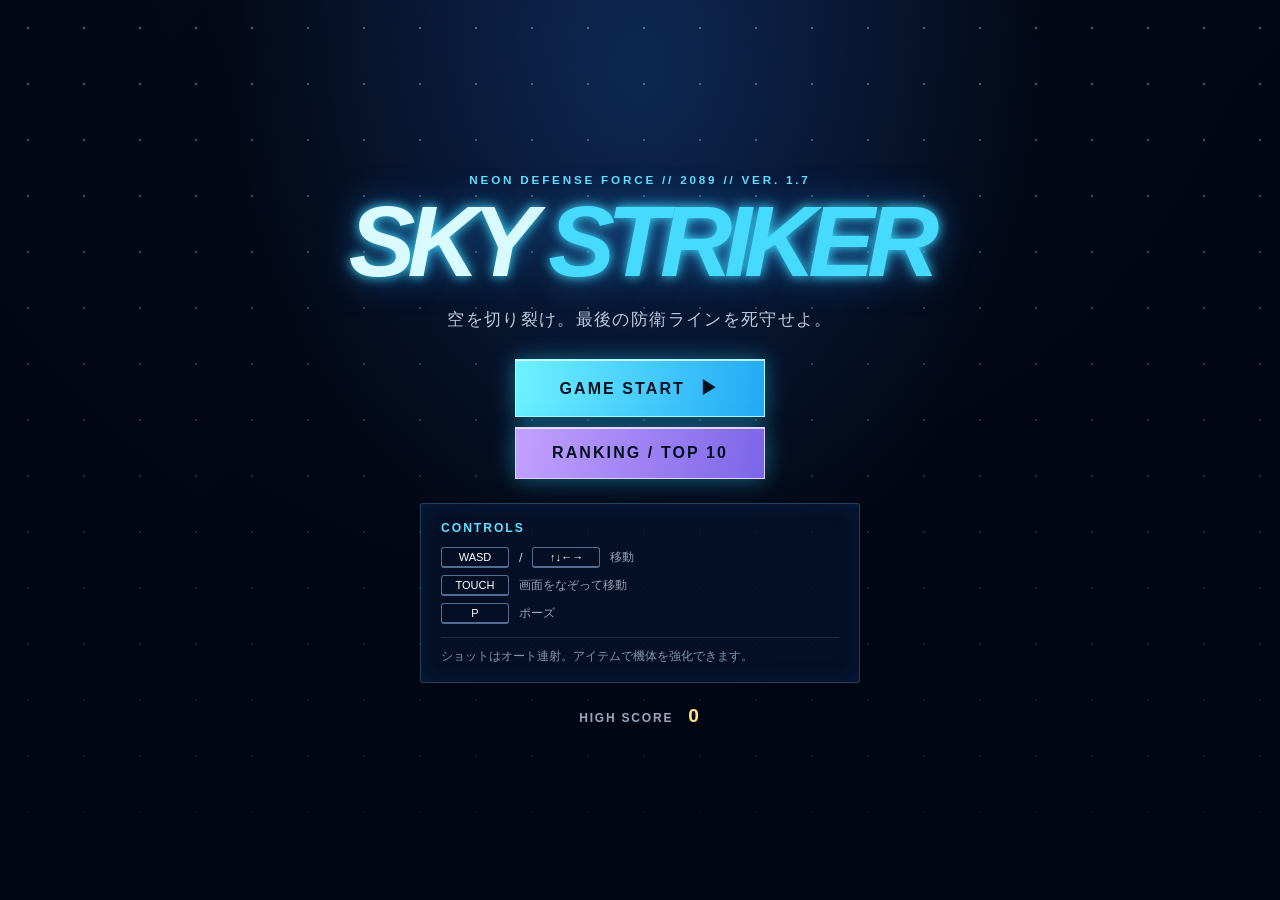
==== commit d734f9d8: "Add files via upload" ====
--- a/index.html
+++ b/index.html
@@ -8,10 +8,11 @@
 </head>
 <body>
   <main id="titleScreen" class="screen">
-    <p class="eyebrow">NEON DEFENSE FORCE // 2089 // VER. 1.6</p>
+    <p class="eyebrow">NEON DEFENSE FORCE // 2089 // VER. 1.7</p>
     <h1>SKY <span>STRIKER</span></h1>
     <p class="subtitle">空を切り裂け。最後の防衛ラインを死守せよ。</p>
     <button id="startButton" class="primaryButton">GAME START <small>▶</small></button>
+    <button id="rankingButton" class="primaryButton rankingButton">RANKING / TOP 10</button>
     <section class="help" aria-label="操作方法">
       <h2>CONTROLS</h2>
       <div class="controlGrid">
@@ -22,7 +23,6 @@
       <p class="autoFire">ショットはオート連射。アイテムで機体を強化できます。</p>
     </section>
     <p class="highscore">HIGH SCORE <strong id="highScoreValue">0</strong></p>
-    <button id="rankingButton" class="textButton">RANKING / TOP 10</button>
   </main>
 
   <div id="gameContainer" class="hidden">
@@ -47,7 +47,7 @@
   </div>
 
   <section id="stageClear" class="screen hidden">
-    <p class="eyebrow">SECTOR SECURED // VER. 1.6</p>
+    <p class="eyebrow">SECTOR SECURED // VER. 1.7</p>
     <h1 id="stageClearTitle">STAGE CLEAR</h1>
     <p class="finalScore">SCORE <strong id="clearScore">0</strong></p>
     <div id="clearResults" class="resultStats"></div>
--- a/style.css
+++ b/style.css
@@ -13,6 +13,7 @@
 .subtitle { max-width: 420px; margin: 24px 0 28px; color: #bbcada; font-size: clamp(.9rem, 2.5vw, 1.05rem); letter-spacing: .08em; }
 button { border: 0; font: inherit; cursor: pointer; }
 .primaryButton { min-width: 250px; padding: 16px 25px; color: #00111e; background: linear-gradient(100deg, #6ef3ff, #21a8f7); border: 1px solid #b1fbff; box-shadow: 0 0 22px rgba(43, 205, 255, .45), inset 0 1px rgba(255,255,255,.7); font-size: 1rem; font-weight: 900; letter-spacing: .13em; transition: transform .16s, box-shadow .16s; }
+.rankingButton { margin-top: 10px; background: linear-gradient(100deg, #c4a1ff, #7b65e8); border-color: #e0d2ff; }
 .primaryButton small { margin-left: 9px; font-size: 1.1em; }.primaryButton:hover { transform: translateY(-3px); box-shadow: 0 0 32px rgba(43, 205, 255, .8); }.primaryButton:active { transform: translateY(1px); }.primaryButton.green { background: linear-gradient(100deg, #78ffc2, #16c987); }
 .help { width: min(440px, 100%); margin-top: 24px; padding: 17px 20px; border: 1px solid rgba(113, 215, 255, .25); border-radius: 3px; background: rgba(7, 21, 47, .66); box-shadow: inset 0 0 24px rgba(49, 151, 255, .09); text-align: left; }
 .help h2 { margin-bottom: 12px; color: #63dfff; font-size: .76rem; letter-spacing: .16em; }.controlGrid { display: grid; gap: 7px; }.controlGrid p { display: flex; align-items: center; gap: 10px; color: #c7d6e6; font-size: .78rem; }.controlGrid span { opacity: .75; } kbd { min-width: 68px; padding: 3px 5px; border: 1px solid #526d92; border-bottom-width: 2px; border-radius: 3px; color: #fff; font: inherit; font-size: .69rem; text-align: center; }.autoFire { margin-top: 13px; padding-top: 11px; border-top: 1px solid rgba(157, 215, 255, .14); color: #7e95b1; font-size: .74rem; }
@@ -22,7 +23,7 @@
 #bossHp { position: absolute; z-index: 1; top: max(73px, calc(env(safe-area-inset-top) + 60px)); left: 50%; width: min(520px, 80vw); transform: translateX(-50%); pointer-events: none; }#bossTitle { margin-bottom: 5px; color: #ff8196; font-size: .66rem; font-weight: bold; letter-spacing: .2em; text-align: center; text-shadow: 0 0 10px #f23d60; }#bossGaugeOuter { height: 12px; padding: 2px; border: 1px solid #ff7890; background: rgba(61, 5, 17, .65); }#bossGauge { width: 100%; height: 100%; background: linear-gradient(90deg, #ff355a, #ffb33d); box-shadow: 0 0 12px #ff3a59; transition: width .12s linear; }
 #combo { position: absolute; z-index: 1; right: 20px; top: max(76px, calc(env(safe-area-inset-top) + 63px)); color: #fff2a5; font-size: .7rem; font-weight: bold; letter-spacing: .15em; text-align: right; text-shadow: 0 0 10px #ff9b20; pointer-events: none; }#combo span { display: block; font-size: 2.1rem; line-height: .9; }.iconButton { position: absolute; z-index: 2; top: max(13px, env(safe-area-inset-top)); right: 15px; width: 39px; height: 39px; border: 1px solid rgba(119,216,255,.45); background: rgba(3,14,34,.72); color: #c7f6ff; font-weight: bold; }.iconButton:hover { background: #123763; }#pauseOverlay { position: absolute; z-index: 3; inset: 0; display: flex; flex-direction: column; align-items: center; justify-content: center; gap: 8px; color: #e4fbff; background: rgba(2, 7, 20, .72); backdrop-filter: blur(4px); }#pauseOverlay p { color: #63dfff; font-size: 3rem; font-weight: bold; font-style: italic; letter-spacing: .13em; text-shadow: 0 0 20px #27bdf2; }#pauseOverlay small { color: #9eb7cb; }
 #stageBanner { position: absolute; z-index: 3; top: 34%; left: 50%; display: grid; gap: 5px; width: 100%; color: #e9fbff; text-align: center; text-shadow: 0 0 18px #3bdcff; transform: translateX(-50%); pointer-events: none; animation: stageBanner 1.9s ease-out forwards; }#stageBanner strong { font-size: clamp(2rem, 7vw, 4.5rem); font-style: italic; letter-spacing: .15em; }#stageBanner span { color: #77dfff; font-size: .75rem; font-weight: bold; letter-spacing: .35em; }@keyframes stageBanner { 0% { opacity: 0; transform: translate(-50%, 18px); } 16%,76% { opacity: 1; transform: translate(-50%, 0); } 100% { opacity: 0; transform: translate(-50%, -12px); } }
-.rankingList { width: min(470px, 94vw); margin: 24px 0; border: 1px solid rgba(113,215,255,.3); background: rgba(4,18,41,.72); }.rankingRow { display: grid; grid-template-columns: 36px 1fr 54px 72px; gap: 8px; padding: 10px; border-bottom: 1px solid rgba(113,215,255,.13); color: #b9ccdc; font-size: .72rem; text-align: left; }.rankingRow strong { color: #ffe481; }.rankingEmpty { padding: 22px; color: #8fa6bd; }
+.rankingList { width: min(470px, 94vw); margin: 24px 0; border: 1px solid rgba(113,215,255,.3); background: rgba(4,18,41,.72); }.rankingRow { display: grid; grid-template-columns: 36px 1fr 54px 72px; gap: 8px; padding: 10px; border-bottom: 1px solid rgba(113,215,255,.13); color: #b9ccdc; font-size: .72rem; text-align: left; }.rankingHeader { color: #65dfff; font-size: .62rem; letter-spacing: .08em; background: rgba(52,146,206,.18); }.rankingRow strong { color: #ffe481; }.rankingEmpty { padding: 22px; color: #8fa6bd; }
 #statusEffects { position: absolute; z-index: 2; top: max(74px, calc(env(safe-area-inset-top) + 61px)); left: 15px; display: grid; gap: 5px; color: #c7f5ff; font-size: .66rem; font-weight: bold; letter-spacing: .12em; pointer-events: none; }#statusEffects span { padding: 5px 8px; border-left: 2px solid #52eaff; background: rgba(3, 14, 34, .72); }#statusEffects #powerTimer { border-color: #ffce52; color: #ffe5a1; }#statusEffects #shieldTimer { border-color: #62f5ff; color: #aefaff; }
 #warningOverlay { position: absolute; z-index: 4; inset: 0; display: flex; flex-wrap: wrap; align-content: center; justify-content: center; gap: 0 15px; padding-bottom: 8vh; color: #ff4968; background: repeating-linear-gradient(0deg, rgba(255, 46, 73, .08) 0 2px, transparent 2px 7px); font-size: clamp(2.5rem, 10vw, 5.5rem); font-weight: 900; font-style: italic; letter-spacing: .12em; text-shadow: 0 0 14px #ff304f, 0 0 44px #e61c43; pointer-events: none; animation: warningPulse .36s steps(2, end) infinite; }#warningOverlay small { width: 100%; margin-top: 11px; color: #ffe4e8; font-size: .67rem; font-style: normal; letter-spacing: .25em; text-align: center; }@keyframes warningPulse { 50% { opacity: .25; background-color: rgba(255, 34, 66, .12); } }
 .virtualStick { display: none; position: absolute; z-index: 2; bottom: max(25px, env(safe-area-inset-bottom)); left: 24px; width: 118px; height: 118px; border: 2px solid rgba(158, 235, 255, .42); border-radius: 50%; background: rgba(5, 26, 54, .28); box-shadow: inset 0 0 22px rgba(54, 197, 255, .14); touch-action: none; }.virtualStick.accent { right: 24px; left: auto; border-color: rgba(255, 213, 99, .35); background: rgba(62, 37, 3, .2); }.stickKnob { position: absolute; top: 50%; left: 50%; width: 48px; height: 48px; border: 1px solid rgba(218, 252, 255, .8); border-radius: 50%; background: rgba(96, 219, 255, .22); box-shadow: 0 0 15px rgba(73, 220, 255, .35); transform: translate(-50%, -50%); pointer-events: none; }.accent .stickKnob { border-color: rgba(255, 227, 151, .8); background: rgba(255, 183, 40, .22); box-shadow: 0 0 15px rgba(255, 183, 40, .3); }
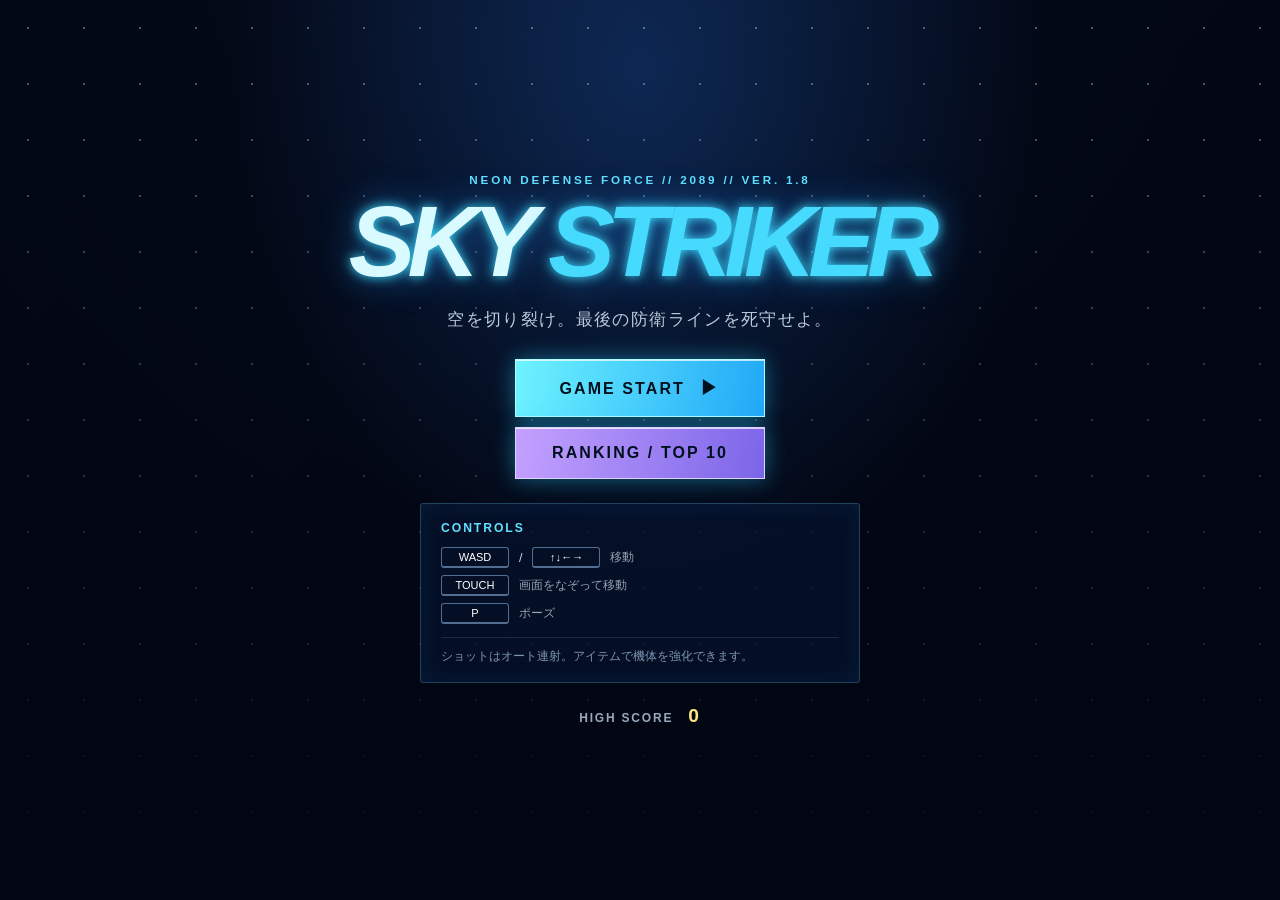
==== commit a3508c26: "Add files via upload" ====
--- a/index.html
+++ b/index.html
@@ -8,7 +8,7 @@
 </head>
 <body>
   <main id="titleScreen" class="screen">
-    <p class="eyebrow">NEON DEFENSE FORCE // 2089 // VER. 1.7</p>
+    <p class="eyebrow">NEON DEFENSE FORCE // 2089 // VER. 1.8</p>
     <h1>SKY <span>STRIKER</span></h1>
     <p class="subtitle">空を切り裂け。最後の防衛ラインを死守せよ。</p>
     <button id="startButton" class="primaryButton">GAME START <small>▶</small></button>
@@ -33,6 +33,7 @@
       <div class="hudItem"><span class="hudLabel">STAGE</span><strong id="stage">1</strong></div>
     </div>
     <div id="combo" class="hidden"><span id="comboCount">0</span> COMBO</div>
+    <div id="comboGauge" class="hidden"><div id="comboGaugeFill"></div></div>
     <div id="stageBanner" class="hidden"><strong id="stageBannerNumber"></strong><span id="stageBannerName"></span></div>
     <div id="statusEffects" class="hidden"><span id="itemTimer"></span><span id="powerTimer"></span><span id="shieldTimer"></span></div>
     <button id="pauseButton" class="iconButton" aria-label="ポーズ">Ⅱ</button>
@@ -47,14 +48,14 @@
   </div>
 
   <section id="stageClear" class="screen hidden">
-    <p class="eyebrow">SECTOR SECURED // VER. 1.7</p>
+    <p class="eyebrow">SECTOR SECURED // VER. 1.8</p>
     <h1 id="stageClearTitle">STAGE CLEAR</h1>
     <p class="finalScore">SCORE <strong id="clearScore">0</strong></p>
     <div id="clearResults" class="resultStats"></div>
     <button id="nextStageButton" class="primaryButton green">NEXT STAGE <small>▶</small></button>
     <button id="clearTitleButton" class="textButton">TITLE SCREEN</button>
   </section>
-  <section id="rankingScreen" class="screen hidden"><p class="eyebrow">PILOT RECORDS</p><h1>RANKING</h1><div id="rankingList" class="rankingList"></div><button id="rankingBackButton" class="textButton">BACK</button></section>
+  <section id="rankingScreen" class="screen hidden"><p class="eyebrow">PILOT RECORDS</p><h1>RANKING</h1><div id="rankingList" class="rankingList"></div><div id="achievementList" class="achievementList"></div><button id="rankingBackButton" class="textButton">BACK</button></section>
 
   <section id="gameOver" class="screen hidden">
     <p class="eyebrow danger">MISSION FAILED</p>
--- a/style.css
+++ b/style.css
@@ -22,13 +22,14 @@
 #hud { position: absolute; z-index: 1; top: max(13px, env(safe-area-inset-top)); left: 50%; display: flex; gap: 9px; transform: translateX(-50%); pointer-events: none; }.hudItem { min-width: 86px; padding: 7px 11px; border: 1px solid rgba(119, 216, 255, .32); border-left: 3px solid #47dfff; background: rgba(3, 14, 34, .72); box-shadow: 0 0 18px rgba(33, 125, 219, .12); }.hudLabel { display: block; color: #80a8c6; font-size: .58rem; font-weight: bold; letter-spacing: .14em; }.hudItem strong { color: #effbff; font-size: 1.05rem; letter-spacing: .06em; }
 #bossHp { position: absolute; z-index: 1; top: max(73px, calc(env(safe-area-inset-top) + 60px)); left: 50%; width: min(520px, 80vw); transform: translateX(-50%); pointer-events: none; }#bossTitle { margin-bottom: 5px; color: #ff8196; font-size: .66rem; font-weight: bold; letter-spacing: .2em; text-align: center; text-shadow: 0 0 10px #f23d60; }#bossGaugeOuter { height: 12px; padding: 2px; border: 1px solid #ff7890; background: rgba(61, 5, 17, .65); }#bossGauge { width: 100%; height: 100%; background: linear-gradient(90deg, #ff355a, #ffb33d); box-shadow: 0 0 12px #ff3a59; transition: width .12s linear; }
 #combo { position: absolute; z-index: 1; right: 20px; top: max(76px, calc(env(safe-area-inset-top) + 63px)); color: #fff2a5; font-size: .7rem; font-weight: bold; letter-spacing: .15em; text-align: right; text-shadow: 0 0 10px #ff9b20; pointer-events: none; }#combo span { display: block; font-size: 2.1rem; line-height: .9; }.iconButton { position: absolute; z-index: 2; top: max(13px, env(safe-area-inset-top)); right: 15px; width: 39px; height: 39px; border: 1px solid rgba(119,216,255,.45); background: rgba(3,14,34,.72); color: #c7f6ff; font-weight: bold; }.iconButton:hover { background: #123763; }#pauseOverlay { position: absolute; z-index: 3; inset: 0; display: flex; flex-direction: column; align-items: center; justify-content: center; gap: 8px; color: #e4fbff; background: rgba(2, 7, 20, .72); backdrop-filter: blur(4px); }#pauseOverlay p { color: #63dfff; font-size: 3rem; font-weight: bold; font-style: italic; letter-spacing: .13em; text-shadow: 0 0 20px #27bdf2; }#pauseOverlay small { color: #9eb7cb; }
+#comboGauge { position: absolute; z-index: 1; top: max(126px, calc(env(safe-area-inset-top) + 113px)); right: 20px; width: 90px; height: 4px; border: 1px solid rgba(255,231,137,.5); background: rgba(2,10,22,.65); pointer-events: none; }#comboGaugeFill { width: 100%; height: 100%; background: #ffe481; box-shadow: 0 0 9px #ffb928; transition: width .08s linear; }
 #stageBanner { position: absolute; z-index: 3; top: 34%; left: 50%; display: grid; gap: 5px; width: 100%; color: #e9fbff; text-align: center; text-shadow: 0 0 18px #3bdcff; transform: translateX(-50%); pointer-events: none; animation: stageBanner 1.9s ease-out forwards; }#stageBanner strong { font-size: clamp(2rem, 7vw, 4.5rem); font-style: italic; letter-spacing: .15em; }#stageBanner span { color: #77dfff; font-size: .75rem; font-weight: bold; letter-spacing: .35em; }@keyframes stageBanner { 0% { opacity: 0; transform: translate(-50%, 18px); } 16%,76% { opacity: 1; transform: translate(-50%, 0); } 100% { opacity: 0; transform: translate(-50%, -12px); } }
-.rankingList { width: min(470px, 94vw); margin: 24px 0; border: 1px solid rgba(113,215,255,.3); background: rgba(4,18,41,.72); }.rankingRow { display: grid; grid-template-columns: 36px 1fr 54px 72px; gap: 8px; padding: 10px; border-bottom: 1px solid rgba(113,215,255,.13); color: #b9ccdc; font-size: .72rem; text-align: left; }.rankingHeader { color: #65dfff; font-size: .62rem; letter-spacing: .08em; background: rgba(52,146,206,.18); }.rankingRow strong { color: #ffe481; }.rankingEmpty { padding: 22px; color: #8fa6bd; }
+.rankingList { width: min(560px, 96vw); margin: 24px 0 10px; border: 1px solid rgba(113,215,255,.3); background: rgba(4,18,41,.72); }.rankingRow { display: grid; grid-template-columns: 34px 1fr 46px 56px 52px 72px; gap: 6px; padding: 10px 8px; border-bottom: 1px solid rgba(113,215,255,.13); color: #b9ccdc; font-size: .68rem; text-align: left; }.rankingHeader { color: #65dfff; font-size: .55rem; letter-spacing: .06em; background: rgba(52,146,206,.18); }.rankingRow strong { color: #ffe481; }.rankingEmpty { padding: 22px; color: #8fa6bd; }.achievementList { display: grid; grid-template-columns: repeat(3, 1fr); gap: 5px; width: min(560px, 96vw); margin-bottom: 12px; }.achievement { padding: 8px 5px; border: 1px solid rgba(111,159,192,.26); color: #64798d; font-size: .6rem; }.achievement.unlocked { border-color: #ffda78; color: #fff1b4; background: rgba(255,196,59,.11); }
 #statusEffects { position: absolute; z-index: 2; top: max(74px, calc(env(safe-area-inset-top) + 61px)); left: 15px; display: grid; gap: 5px; color: #c7f5ff; font-size: .66rem; font-weight: bold; letter-spacing: .12em; pointer-events: none; }#statusEffects span { padding: 5px 8px; border-left: 2px solid #52eaff; background: rgba(3, 14, 34, .72); }#statusEffects #powerTimer { border-color: #ffce52; color: #ffe5a1; }#statusEffects #shieldTimer { border-color: #62f5ff; color: #aefaff; }
 #warningOverlay { position: absolute; z-index: 4; inset: 0; display: flex; flex-wrap: wrap; align-content: center; justify-content: center; gap: 0 15px; padding-bottom: 8vh; color: #ff4968; background: repeating-linear-gradient(0deg, rgba(255, 46, 73, .08) 0 2px, transparent 2px 7px); font-size: clamp(2.5rem, 10vw, 5.5rem); font-weight: 900; font-style: italic; letter-spacing: .12em; text-shadow: 0 0 14px #ff304f, 0 0 44px #e61c43; pointer-events: none; animation: warningPulse .36s steps(2, end) infinite; }#warningOverlay small { width: 100%; margin-top: 11px; color: #ffe4e8; font-size: .67rem; font-style: normal; letter-spacing: .25em; text-align: center; }@keyframes warningPulse { 50% { opacity: .25; background-color: rgba(255, 34, 66, .12); } }
 .virtualStick { display: none; position: absolute; z-index: 2; bottom: max(25px, env(safe-area-inset-bottom)); left: 24px; width: 118px; height: 118px; border: 2px solid rgba(158, 235, 255, .42); border-radius: 50%; background: rgba(5, 26, 54, .28); box-shadow: inset 0 0 22px rgba(54, 197, 255, .14); touch-action: none; }.virtualStick.accent { right: 24px; left: auto; border-color: rgba(255, 213, 99, .35); background: rgba(62, 37, 3, .2); }.stickKnob { position: absolute; top: 50%; left: 50%; width: 48px; height: 48px; border: 1px solid rgba(218, 252, 255, .8); border-radius: 50%; background: rgba(96, 219, 255, .22); box-shadow: 0 0 15px rgba(73, 220, 255, .35); transform: translate(-50%, -50%); pointer-events: none; }.accent .stickKnob { border-color: rgba(255, 227, 151, .8); background: rgba(255, 183, 40, .22); box-shadow: 0 0 15px rgba(255, 183, 40, .3); }
 .finalScore { margin: 28px 0; color: #9db3c6; font-size: .95rem; font-weight: bold; letter-spacing: .16em; }.finalScore strong { display: block; margin-top: 8px; color: #ffe481; font-size: 2.4rem; letter-spacing: .04em; }.textButton { margin-top: 10px; padding: 10px; color: #9db3c6; background: transparent; font-size: .75rem; font-weight: bold; letter-spacing: .12em; }.textButton:hover { color: #fff; text-decoration: underline; }
-.resultStats { display: grid; grid-template-columns: repeat(2, minmax(115px, 1fr)); gap: 1px; width: min(330px, 90vw); margin: -8px 0 20px; border: 1px solid rgba(126, 205, 255, .28); background: rgba(126, 205, 255, .28); }.resultStats span { padding: 11px; background: rgba(6, 19, 43, .85); color: #8faec7; font-size: .65rem; font-weight: bold; letter-spacing: .12em; }.resultStats strong { display: block; margin-top: 5px; color: #f0fbff; font-size: 1.05rem; }
+.resultStats { display: grid; grid-template-columns: 1fr; gap: 1px; width: min(330px, 90vw); margin: -8px 0 20px; border: 1px solid rgba(126, 205, 255, .28); background: rgba(126, 205, 255, .28); }.resultStats span { display: flex; align-items: center; justify-content: space-between; padding: 11px 15px; background: rgba(6, 19, 43, .85); color: #8faec7; font-size: .65rem; font-weight: bold; letter-spacing: .12em; }.resultStats strong { color: #f0fbff; font-size: 1.05rem; }
 #stageClear h1 { color: #8affc5; text-shadow: 0 0 14px #2dff98, 0 0 38px rgba(22, 201, 135, .5); }#gameOver h1 { color: #ff718a; text-shadow: 0 0 14px #ff3f60, 0 0 38px rgba(225, 30, 71, .5); }
 #stageClear.gameClear { background: radial-gradient(circle at 50% 12%, rgba(255, 210, 80, .34), transparent 36%), radial-gradient(circle at 50% 65%, rgba(33, 215, 156, .2), transparent 48%), #061226; }#stageClear.gameClear::before { opacity: .6; background-image: radial-gradient(#fff4b3 1.3px, transparent 1.3px); }#stageClear.gameClear h1 { color: #fff2a5; font-size: clamp(3.25rem, 11vw, 7rem); text-shadow: 0 0 12px #ffd142, 0 0 42px rgba(255, 179, 30, .76); }#stageClear.gameClear .finalScore { padding: 16px 34px; border-block: 1px solid rgba(255, 220, 120, .46); color: #f4dea2; }#stageClear.gameClear .finalScore strong { color: #fff8d5; }
 @media (max-width: 600px) { .screen { justify-content: flex-start; padding-top: max(48px, env(safe-area-inset-top)); }.help { margin-top: 18px; }.hudItem { min-width: 70px; padding: 6px 8px; }.hudItem strong { font-size: .9rem; } #hud { gap: 5px; width: calc(100% - 75px); justify-content: center; } #combo { right: 12px; bottom: 14px; } }
